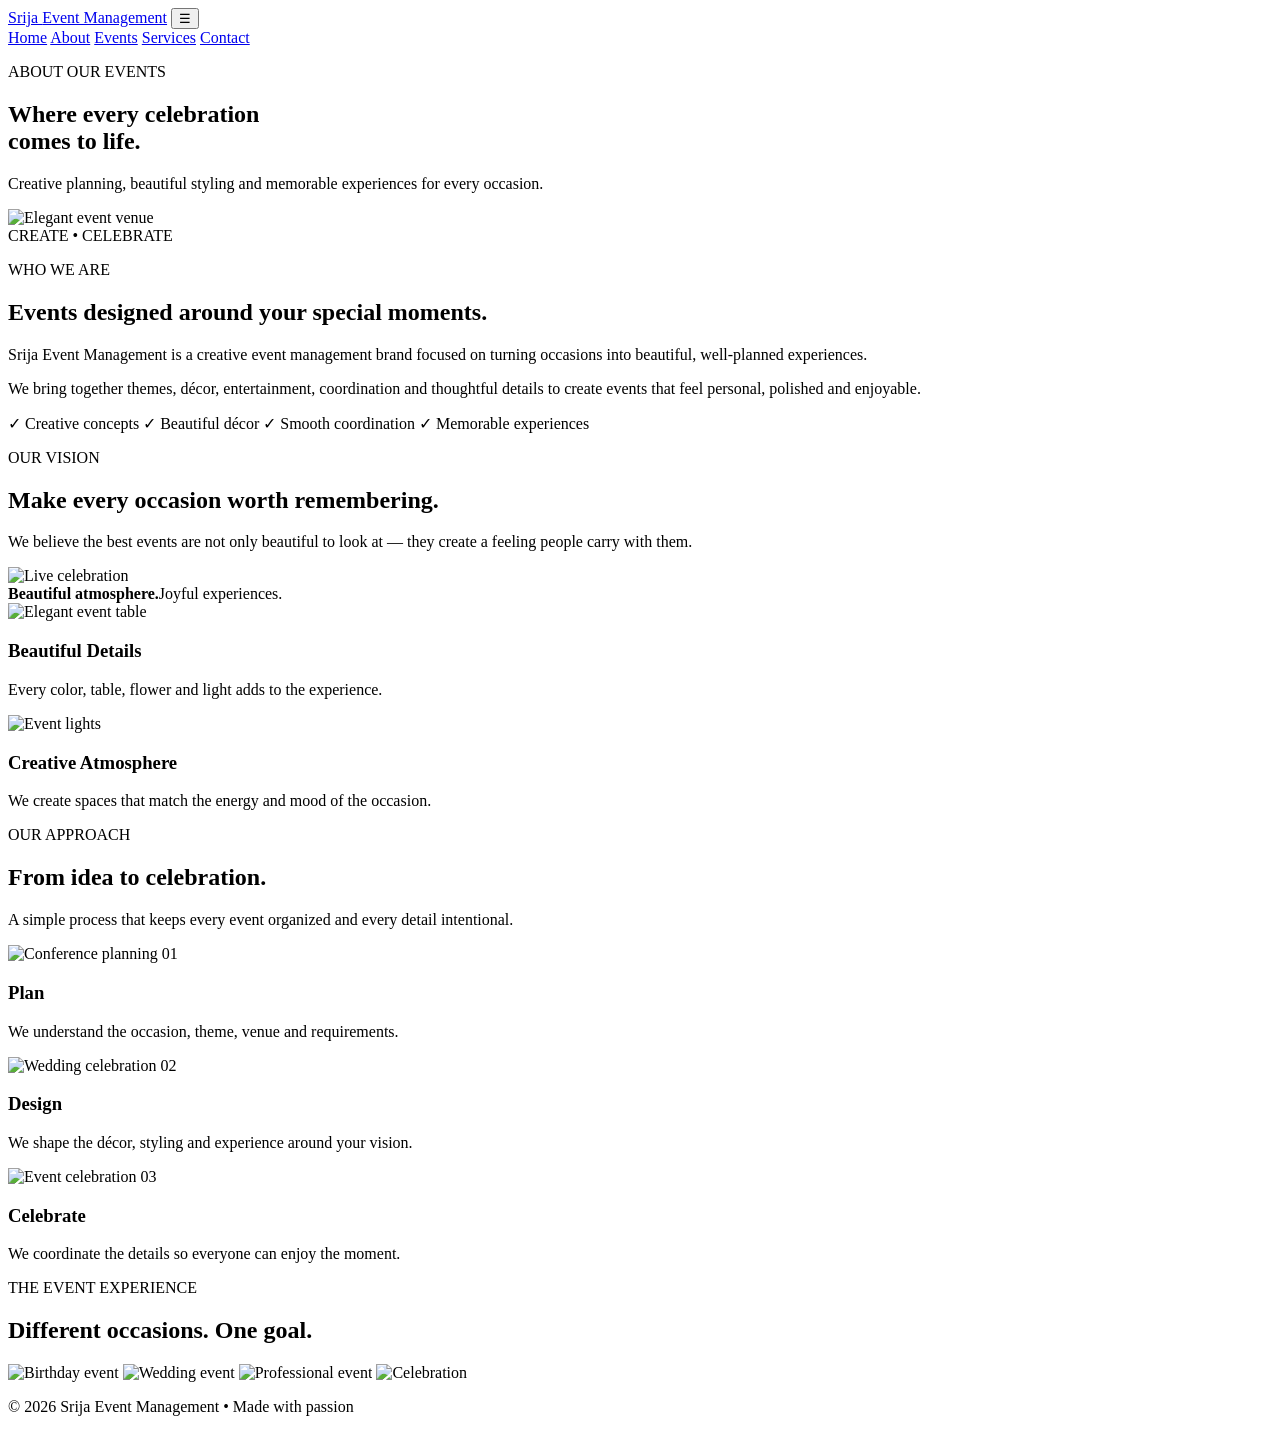
==== about.html @ a97fdd38 "Add files via upload" ====
<!DOCTYPE html>
<html lang="en">
<head>
<meta charset="UTF-8">
<meta name="viewport" content="width=device-width, initial-scale=1.0">
<title>Srija Event Management | About</title>
<link rel="stylesheet" href="css/style.css">
</head>
<body>

<header class="navbar">
  <a class="logo" href="index.html">Srija <span>Event Management</span></a>
  <button class="menu-btn" onclick="toggleMenu()">☰</button>
  <nav id="navMenu">
    <a href="index.html">Home</a>
    <a class="active" href="about.html">About</a>
    <a href="events.html">Events</a>
    <a href="services.html">Services</a>
    <a href="contact.html">Contact</a>
  </nav>
</header>

<section class="page-banner about-banner">
  <p class="section-label">ABOUT OUR EVENTS</p>
  <h1>Where every celebration<br><span>comes to life.</span></h1>
  <p>Creative planning, beautiful styling and memorable experiences for every occasion.</p>
</section>

<!-- WHO WE ARE -->
<section class="about-feature">
  <div class="about-feature-image">
    <img src="https://images.unsplash.com/photo-1519167758481-83f550bb49b3?auto=format&fit=crop&w=1200&q=90" alt="Elegant event venue">
    <div class="image-badge">CREATE • CELEBRATE</div>
  </div>
  <div class="about-feature-text">
    <p class="section-label">WHO WE ARE</p>
    <h2>Events designed around your special moments.</h2>
    <p>Srija Event Management is a creative event management brand focused on turning occasions into beautiful, well-planned experiences.</p>
    <p>We bring together themes, décor, entertainment, coordination and thoughtful details to create events that feel personal, polished and enjoyable.</p>
    <div class="small-points">
      <span>✓ Creative concepts</span>
      <span>✓ Beautiful décor</span>
      <span>✓ Smooth coordination</span>
      <span>✓ Memorable experiences</span>
    </div>
  </div>
</section>

<!-- OUR VISION -->
<section class="vision-section">
  <div class="center-heading">
    <p class="section-label">OUR VISION</p>
    <h2>Make every occasion worth remembering.</h2>
    <p>We believe the best events are not only beautiful to look at — they create a feeling people carry with them.</p>
  </div>

  <div class="vision-layout">
    <div class="vision-main-photo">
      <img src="https://images.unsplash.com/photo-1492684223066-81342ee5ff30?auto=format&fit=crop&w=1400&q=90" alt="Live celebration">
      <div class="vision-photo-caption"><b>Beautiful atmosphere.</b><span>Joyful experiences.</span></div>
    </div>
    <div class="vision-side">
      <div class="vision-item">
        <img src="https://images.unsplash.com/photo-1464366400600-7168b8af9bc3?auto=format&fit=crop&w=700&q=90" alt="Elegant event table">
        <div><h3>Beautiful Details</h3><p>Every color, table, flower and light adds to the experience.</p></div>
      </div>
      <div class="vision-item">
        <img src="https://images.unsplash.com/photo-1507504031003-b417219a0fde?auto=format&fit=crop&w=700&q=90" alt="Event lights">
        <div><h3>Creative Atmosphere</h3><p>We create spaces that match the energy and mood of the occasion.</p></div>
      </div>
    </div>
  </div>
</section>

<!-- OUR APPROACH -->
<section class="approach-clean">
  <div class="center-heading">
    <p class="section-label">OUR APPROACH</p>
    <h2>From idea to celebration.</h2>
    <p>A simple process that keeps every event organized and every detail intentional.</p>
  </div>

  <div class="approach-photo-row">
    <div class="approach-photo-card">
      <img src="https://images.unsplash.com/photo-1540575467063-178a50c2df87?auto=format&fit=crop&w=1000&q=90" alt="Conference planning">
      <span>01</span><h3>Plan</h3><p>We understand the occasion, theme, venue and requirements.</p>
    </div>
    <div class="approach-photo-card">
      <img src="https://images.unsplash.com/photo-1519741497674-611481863552?auto=format&fit=crop&w=1000&q=90" alt="Wedding celebration">
      <span>02</span><h3>Design</h3><p>We shape the décor, styling and experience around your vision.</p>
    </div>
    <div class="approach-photo-card">
      <img src="https://images.unsplash.com/photo-1511578314322-379afb476865?auto=format&fit=crop&w=1000&q=90" alt="Event celebration">
      <span>03</span><h3>Celebrate</h3><p>We coordinate the details so everyone can enjoy the moment.</p>
    </div>
  </div>
</section>

<section class="about-bottom-gallery">
  <div class="center-heading">
    <p class="section-label">THE EVENT EXPERIENCE</p>
    <h2>Different occasions. One goal.</h2>
  </div>
  <div class="about-bottom-grid">
    <img src="https://images.unsplash.com/photo-1530103862676-de8c9debad1d?auto=format&fit=crop&w=900&q=90" alt="Birthday event">
    <img src="https://images.unsplash.com/photo-1519741497674-611481863552?auto=format&fit=crop&w=900&q=90" alt="Wedding event">
    <img src="https://images.unsplash.com/photo-1505373877841-8d25f7d46678?auto=format&fit=crop&w=900&q=90" alt="Professional event">
    <img src="https://images.unsplash.com/photo-1522673607200-164d1b6ce486?auto=format&fit=crop&w=900&q=90" alt="Celebration">
  </div>
</section>

<footer><p>© 2026 Srija Event Management • Made with passion</p></footer>
<script src="js/script.js"></script>
</body>
</html>
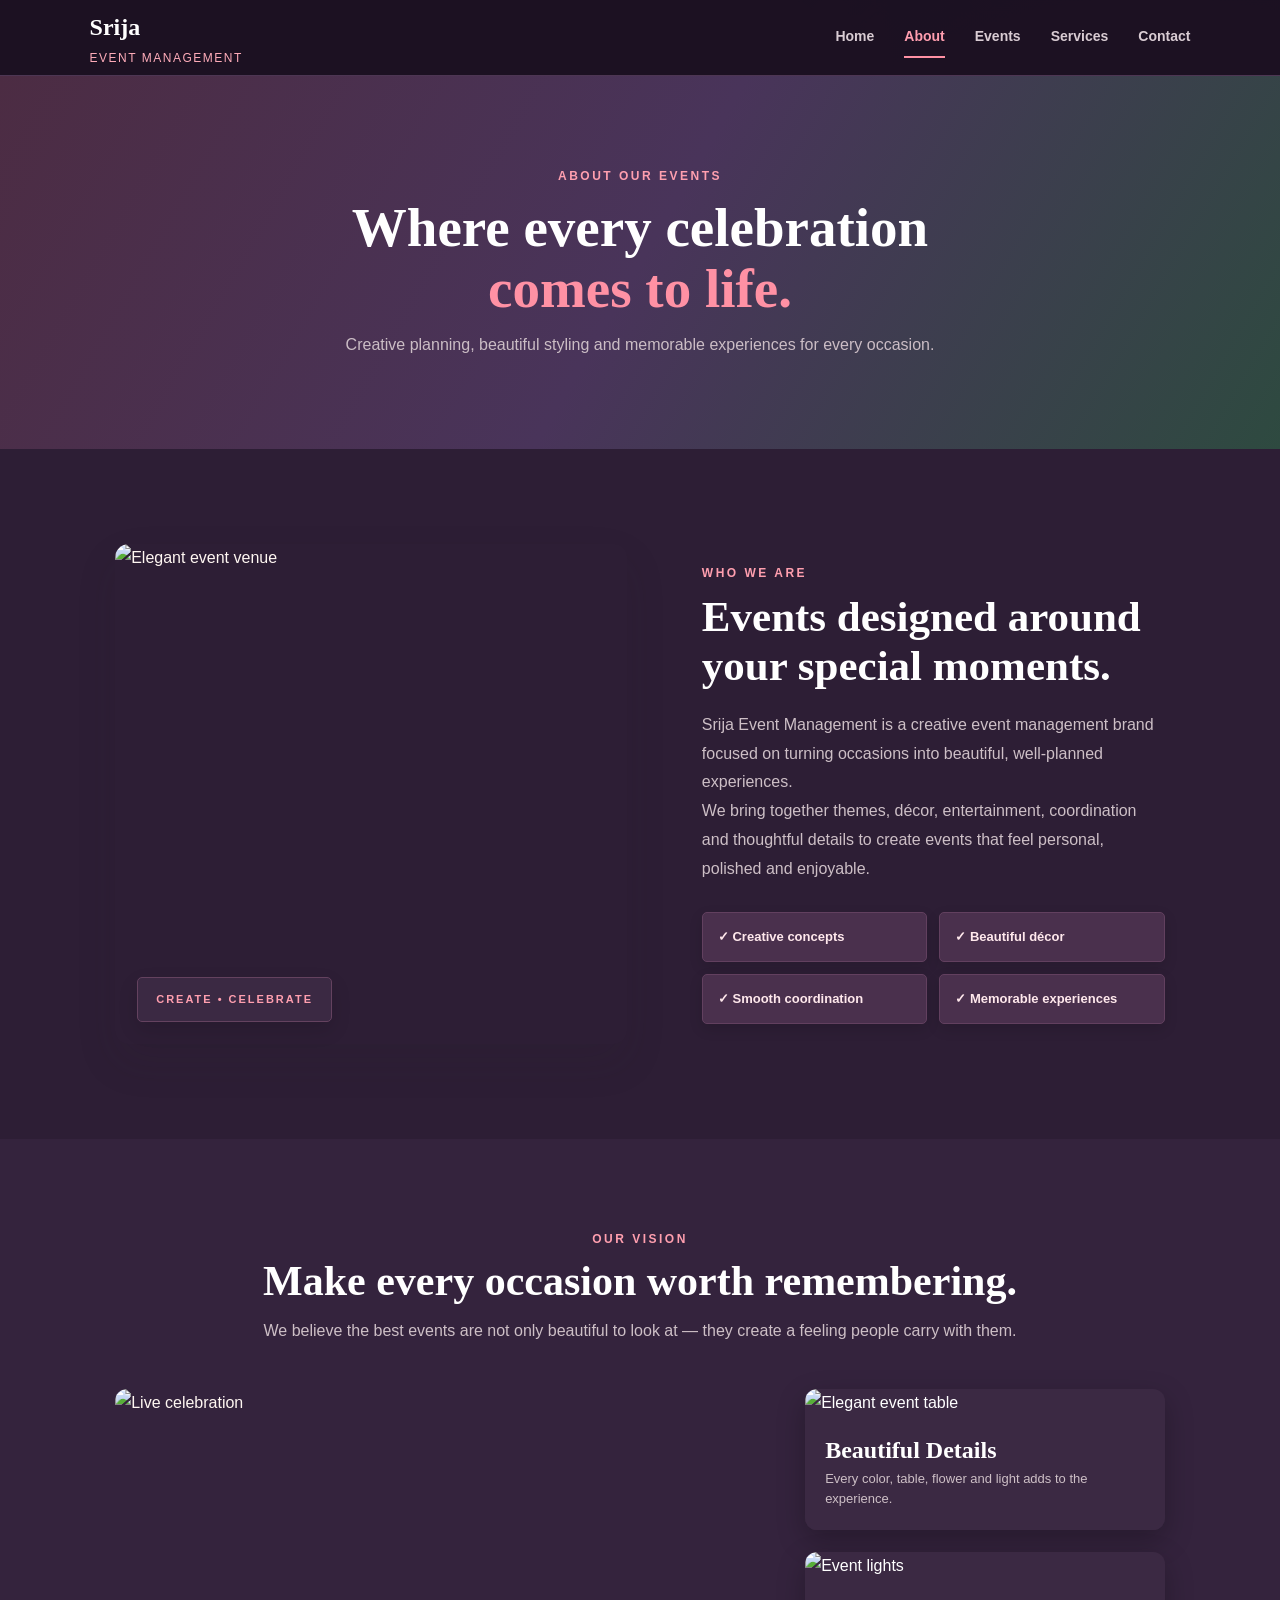
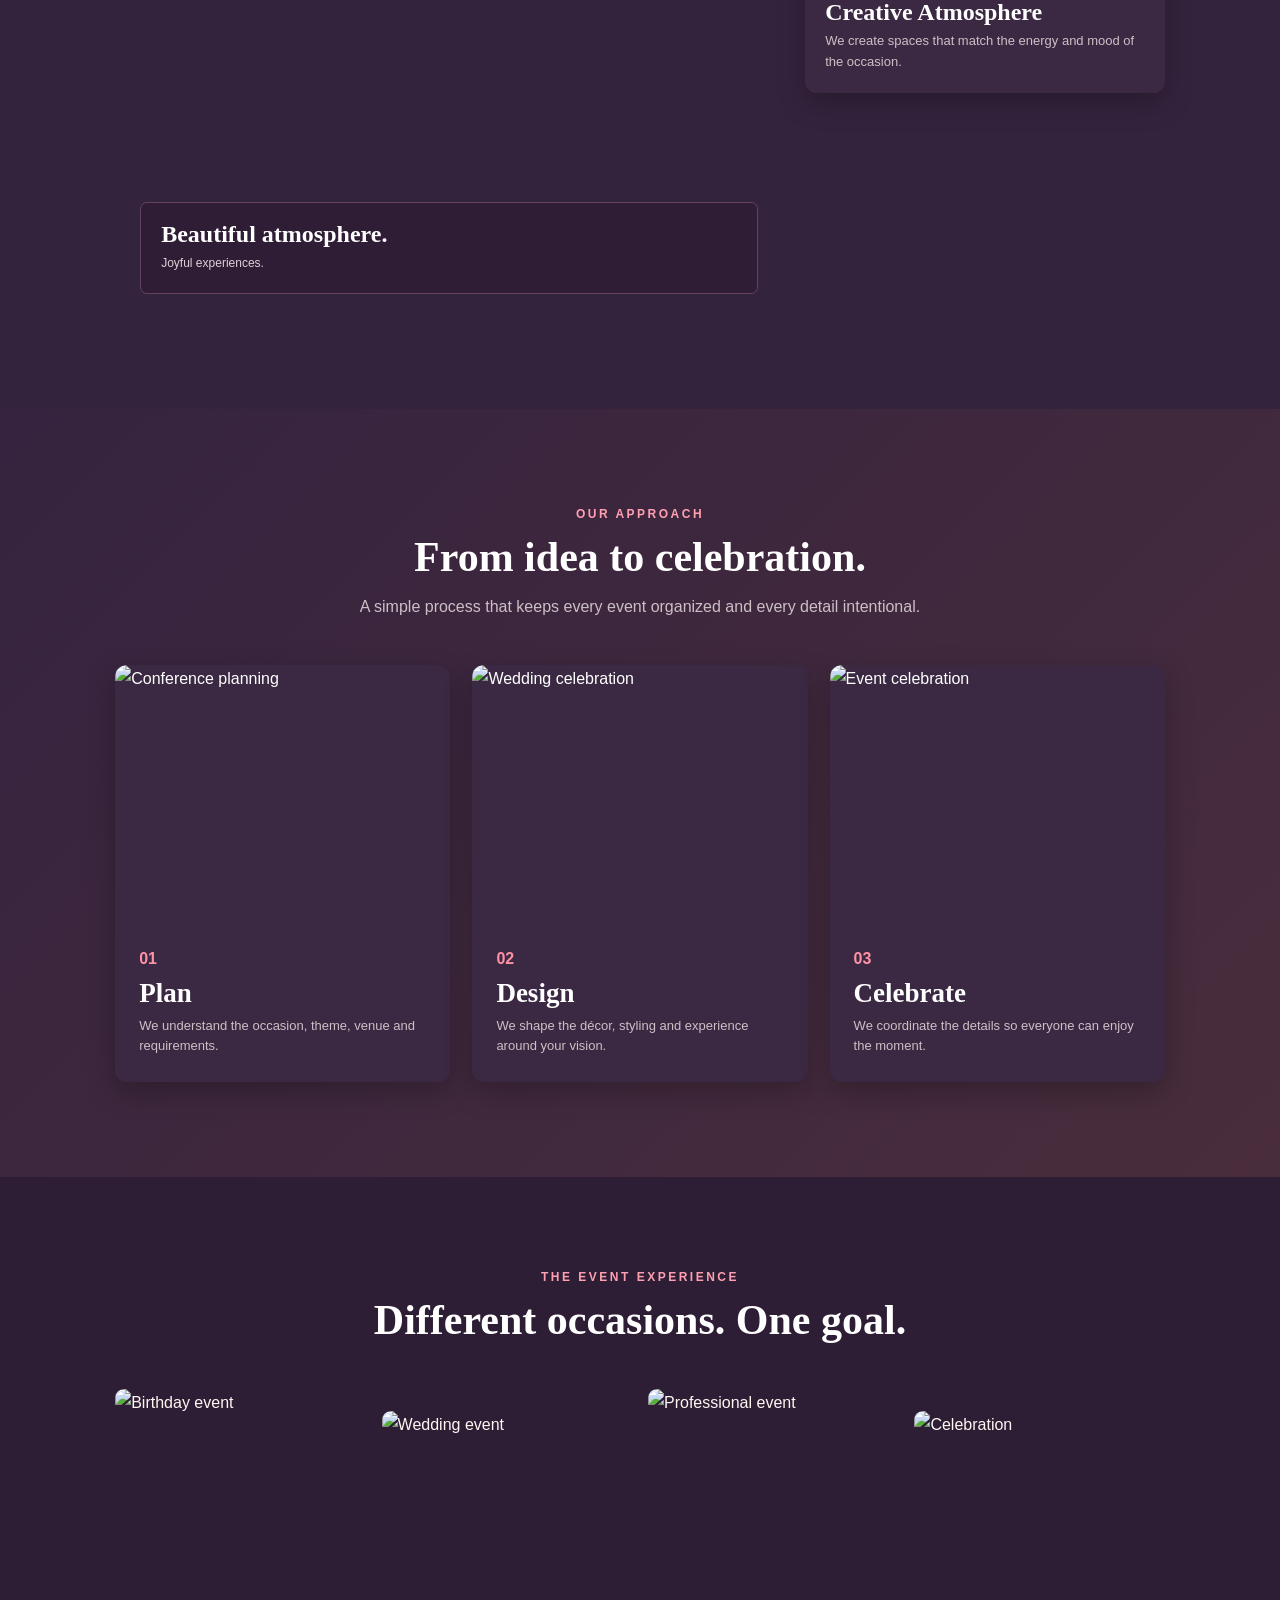
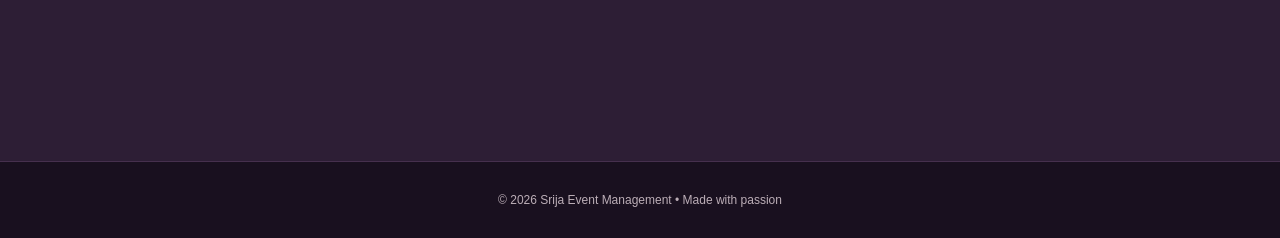
==== commit 025802b9: "Update about.html" ====
--- a/about.html
+++ b/about.html
@@ -4,7 +4,7 @@
 <meta charset="UTF-8">
 <meta name="viewport" content="width=device-width, initial-scale=1.0">
 <title>Srija Event Management | About</title>
-<link rel="stylesheet" href="css/style.css">
+<link rel="stylesheet" href="style.css">
 </head>
 <body>
 
--- a/style.css
+++ b/style.css
@@ -0,0 +1,382 @@
+@import url('https://fonts.googleapis.com/css2?family=DM+Sans:wght@400;500;600;700&family=Playfair+Display:wght@600;700&display=swap');
+:root{--ink:#24202a;--muted:#716b78;--cream:#fffaf6;--rose:#d86b82;--peach:#f6d7c8;--line:#eadfd9;--white:#fff}
+*{box-sizing:border-box;margin:0;padding:0}html{scroll-behavior:smooth}body{font-family:'DM Sans',sans-serif;color:var(--ink);background:var(--cream);line-height:1.7}a{text-decoration:none;color:inherit}
+.navbar{height:76px;padding:0 7%;display:flex;align-items:center;justify-content:space-between;background:rgba(255,250,246,.96);border-bottom:1px solid var(--line);position:sticky;top:0;z-index:10}.logo{font-family:'Playfair Display',serif;font-size:24px;font-weight:700}.logo span{font-family:'DM Sans',sans-serif;font-size:12px;font-weight:500;display:block;letter-spacing:1.5px;text-transform:uppercase;color:var(--rose)}nav{display:flex;gap:30px;font-size:14px;font-weight:600}nav a{padding:8px 0;border-bottom:2px solid transparent}nav a:hover,nav .active{color:var(--rose);border-color:var(--rose)}.menu-btn{display:none;border:0;background:none;font-size:25px}
+.hero{min-height:600px;padding:90px 9%;display:grid;grid-template-columns:1.2fr .8fr;align-items:center;gap:70px;background:radial-gradient(circle at 85% 35%,#f8dcd2 0,transparent 27%),var(--cream)}.tagline,.section-label{font-size:12px;letter-spacing:2.5px;color:var(--rose);font-weight:700}.hero h1{font:700 clamp(44px,6vw,76px)/1.08 'Playfair Display',serif;max-width:780px;margin:15px 0 22px}.hero h1 span{color:var(--rose)}.hero-text>p:not(.tagline){max-width:650px;color:var(--muted);font-size:17px}.buttons{display:flex;gap:14px;margin-top:30px}.btn{display:inline-block;background:var(--ink);color:white;border:0;padding:13px 24px;border-radius:3px;font:600 14px 'DM Sans';cursor:pointer}.btn:hover{transform:translateY(-2px)}.btn.outline{background:transparent;color:var(--ink);border:1px solid var(--ink)}
+.hero-card{height:390px;max-width:340px;width:100%;margin:auto;border:1px solid #e7cfc6;background:linear-gradient(145deg,#f9e4dc,#f3cfc4);display:flex;flex-direction:column;justify-content:center;align-items:center;text-align:center;box-shadow:18px 18px 0 rgba(216,107,130,.13)}.hero-card .sparkle{font-size:42px;color:var(--rose)}.hero-card h3{font:700 40px 'Playfair Display',serif}.hero-card p{color:#6c5260}.hero-card strong{font-size:13px}.mini-line{width:50px;border-top:1px solid var(--rose);margin:18px}
+.section{padding:80px 9%;max-width:1250px;margin:auto}.section h2{font:700 40px 'Playfair Display',serif;margin:8px 0 35px}.cards{display:grid;grid-template-columns:repeat(3,1fr);gap:22px}.card{background:white;border:1px solid var(--line);padding:30px;transition:.25s}.card:hover{transform:translateY(-5px);box-shadow:0 15px 30px rgba(50,30,40,.07)}.icon{font-size:27px;color:var(--rose);margin-bottom:12px}.card h3{font:600 23px 'Playfair Display',serif;margin-bottom:7px}.card p,.service p,.event-card p{color:var(--muted);font-size:14px}
+footer{text-align:center;padding:28px;border-top:1px solid var(--line);color:var(--muted);font-size:12px}
+.page-banner{text-align:center;padding:85px 7%;background:#f5dfd6}.page-banner h1{font:700 clamp(40px,5vw,62px)/1.15 'Playfair Display',serif;margin:8px 0}.page-banner p:last-child{color:var(--muted)}
+.about-grid{display:grid;grid-template-columns:.8fr 1.2fr;gap:70px;align-items:center}.photo-placeholder{height:430px;background:linear-gradient(145deg,#f3ddd5,#ead0c7);border:2px dashed #c9898b;display:flex;flex-direction:column;justify-content:center;align-items:center;text-align:center}.photo-placeholder .camera{font-size:55px}.photo-placeholder h3{font-size:17px;letter-spacing:2px}.photo-placeholder p{font-size:12px;color:var(--muted);max-width:220px}.about-grid h2{margin-bottom:15px}.about-grid p:not(.section-label){color:var(--muted);margin-bottom:15px}.profile-badge{display:flex;gap:15px;align-items:center;margin-top:25px}.profile-badge strong{font:700 25px 'Playfair Display',serif}.profile-badge span{font-size:12px;color:var(--rose);text-transform:uppercase;letter-spacing:1px}.soft{max-width:none;background:#fff}.soft>.section-label,.soft>h2,.soft>.cards{max-width:1060px;margin-left:auto;margin-right:auto}
+.event-grid{display:grid;grid-template-columns:repeat(2,1fr);gap:25px}.event-card{background:white;border:1px solid var(--line);display:grid;grid-template-columns:160px 1fr;min-height:190px}.event-art{display:flex;align-items:center;justify-content:center;font-size:55px;background:#f3ded6}.event-card>div:last-child{padding:25px}.event-card span{color:var(--rose);font-size:12px;font-weight:700}.event-card h3{font:600 24px 'Playfair Display',serif;margin:5px 0}
+.service-list{border-top:1px solid var(--line)}.service{display:grid;grid-template-columns:100px 1fr;gap:20px;padding:28px 0;border-bottom:1px solid var(--line)}.service>span{color:var(--rose);font-weight:700}.service h3{font:600 27px 'Playfair Display',serif}
+.contact-grid{display:grid;grid-template-columns:.9fr 1.1fr;gap:80px}.contact-item{padding:18px 0;border-bottom:1px solid var(--line)}.contact-item strong{font-size:14px}.contact-item p{color:var(--muted)}form{background:white;border:1px solid var(--line);padding:35px;display:grid;gap:17px}label{font-size:13px;font-weight:600}input,select,textarea{display:block;width:100%;margin-top:6px;padding:12px;border:1px solid #ddd0cb;background:#fffaf8;font:14px 'DM Sans';outline:none}input:focus,select:focus,textarea:focus{border-color:var(--rose)}textarea{min-height:110px;resize:vertical}#formMessage{font-size:13px;color:var(--rose)}
+@media(max-width:800px){.navbar{padding:0 5%}nav{display:none;position:absolute;top:76px;left:0;right:0;background:var(--cream);padding:15px 7%;flex-direction:column;gap:10px;border-bottom:1px solid var(--line)}nav.show{display:flex}.menu-btn{display:block}.hero{grid-template-columns:1fr;padding:65px 7%;gap:40px}.hero-card{height:300px}.cards,.event-grid,.about-grid,.contact-grid{grid-template-columns:1fr}.section{padding:60px 7%}.page-banner{padding:65px 6%}.event-card{grid-template-columns:110px 1fr}.event-art{font-size:40px}.service{grid-template-columns:55px 1fr}}
+
+.event-card{overflow:hidden}
+.event-card img{width:100%;height:190px;object-fit:cover;display:block}
+.event-card{grid-template-columns:190px 1fr}
+.visual-gallery,.gallery-strip{padding:75px 9%;background:#fff}
+.gallery-heading,.gallery-title{max-width:1250px;margin:0 auto 28px}
+.gallery-heading h2,.gallery-title h2{font:700 38px 'Playfair Display',serif;margin-top:6px}
+.gallery{max-width:1250px;margin:auto;display:grid;grid-template-columns:repeat(3,1fr);gap:18px}
+.gallery img{width:100%;height:280px;object-fit:cover;display:block}
+.profile-section{max-width:1100px;margin:0 auto;padding:85px 7%;display:grid;grid-template-columns:.85fr 1.15fr;gap:65px;align-items:center}
+.profile-photo-empty{height:430px;border:2px dashed #c9898b;background:linear-gradient(145deg,#f3ddd5,#ead0c7);display:flex;flex-direction:column;align-items:center;justify-content:center;text-align:center;box-shadow:14px 14px 0 rgba(216,107,130,.12)}
+.profile-photo-empty .camera{font-size:58px;margin-bottom:10px}
+.profile-photo-empty h3{letter-spacing:2px;font-size:17px}
+.profile-photo-empty p{font-size:12px;color:var(--muted)}
+.profile-copy h2{font:700 45px 'Playfair Display',serif;margin:7px 0 15px}
+.profile-copy>p:not(.section-label){color:var(--muted);max-width:520px}
+.service-visual-grid{display:grid;grid-template-columns:repeat(3,1fr);gap:22px;margin-bottom:55px}
+.service-visual{background:#fff;border:1px solid var(--line);padding-bottom:22px}
+.service-visual img{width:100%;height:210px;object-fit:cover;display:block;margin-bottom:18px}
+.service-visual h3,.service-visual p{margin-left:20px;margin-right:20px}
+.service-visual h3{font:600 23px 'Playfair Display',serif}
+.service-visual p{color:var(--muted);font-size:14px;margin-top:5px}
+@media(max-width:800px){
+  .event-card{grid-template-columns:1fr}
+  .event-card img{height:210px}
+  .gallery,.service-visual-grid{grid-template-columns:1fr}
+  .gallery img{height:240px}
+  .profile-section{grid-template-columns:1fr;padding:60px 7%}
+  .profile-photo-empty{height:350px}
+}
+
+.about-intro{display:grid;grid-template-columns:1.25fr .75fr;gap:70px;align-items:center}
+.about-intro h2{max-width:700px;margin-bottom:18px}
+.about-intro>div:first-child>p:not(.section-label){color:var(--muted);max-width:680px;margin-bottom:15px}
+.about-highlight{background:linear-gradient(145deg,#f7e3db,#efd0c7);padding:42px;text-align:center;box-shadow:15px 15px 0 rgba(216,107,130,.12)}
+.about-highlight>span{font-size:38px;color:var(--rose)}
+.about-highlight h3{font:700 22px 'Playfair Display',serif;letter-spacing:2px;margin-top:10px}
+.about-highlight p{font-size:13px;color:#6d5960}
+.about-highlight hr{width:45px;margin:14px auto;border:0;border-top:1px solid #c98b8d}
+.steps{border-top:1px solid var(--line)}
+.step{display:grid;grid-template-columns:90px 1fr;gap:25px;padding:25px 0;border-bottom:1px solid var(--line)}
+.step>span{color:var(--rose);font-weight:700}
+.step h3{font:600 25px 'Playfair Display',serif;margin-bottom:4px}
+.step p{color:var(--muted);font-size:14px}
+.about-event-banner{padding:65px 9%;background:#f5dfd6;display:flex;align-items:center;justify-content:space-between;gap:30px}
+.about-event-banner h2{font:700 37px 'Playfair Display',serif;max-width:700px;margin-top:5px}
+@media(max-width:800px){
+  .about-intro{grid-template-columns:1fr;gap:40px}
+  .about-event-banner{flex-direction:column;align-items:flex-start}
+  .step{grid-template-columns:55px 1fr}
+}
+
+:root{--ink:#27212b;--muted:#706a78;--cream:#fffaf6;--rose:#d95f7b;--peach:#f8d5c7;--lav:#e8dcf7;--yellow:#f9e8a9;--mint:#d9eee2;--line:#eadfd9;--white:#fff}
+body{background:linear-gradient(180deg,#fffaf6 0%,#fff8f4 45%,#fffdfb 100%)}
+.hero{background:radial-gradient(circle at 82% 22%,#f9d6c9 0,transparent 24%),radial-gradient(circle at 8% 85%,#e7dcf6 0,transparent 23%),var(--cream)}
+.color-strip{display:grid;grid-template-columns:repeat(5,1fr);padding:18px 7%;background:linear-gradient(90deg,#f8d5c7,#eee1fa,#dff0e6,#fff0b9,#f8d5c7);text-align:center;font-size:13px;font-weight:700}
+.color-strip div{padding:10px;border-right:1px solid rgba(80,50,60,.1)}
+.color-strip div:last-child{border:0}
+.visual-gallery,.gallery-strip{background:#fff}
+.gallery{grid-template-columns:repeat(4,1fr)}
+.gallery img{height:250px;border-radius:8px;box-shadow:0 8px 20px rgba(50,30,40,.08)}
+.gallery img:nth-child(2){margin-top:22px}
+.gallery img:nth-child(4){margin-top:22px}
+.card:nth-child(1){background:#fff1ec}
+.card:nth-child(2){background:#f3edfb}
+.card:nth-child(3){background:#edf8f1}
+.card{border:0;border-radius:10px}
+.stats{display:grid;grid-template-columns:repeat(4,1fr);padding:55px 9%;background:linear-gradient(90deg,#e8dcf7,#f9d7ca,#dff0e6,#fff0b8);text-align:center}
+.stats div{display:flex;flex-direction:column;border-right:1px solid rgba(60,40,50,.12)}
+.stats div:last-child{border:0}
+.stats strong{font:700 38px 'Playfair Display',serif}
+.stats span{font-size:12px;text-transform:uppercase;letter-spacing:1.5px;color:#635b68}
+.promise-grid{display:grid;grid-template-columns:repeat(4,1fr);gap:18px}
+.promise-grid>div{padding:28px;background:#fff;border:1px solid var(--line);border-radius:8px}
+.promise-grid span{color:var(--rose);font-weight:700}
+.promise-grid h3{font:600 24px 'Playfair Display',serif;margin:8px 0}
+.promise-grid p{color:var(--muted);font-size:14px}
+.cta-banner{padding:65px 9%;display:flex;align-items:center;justify-content:space-between;gap:30px;background:linear-gradient(110deg,#f5d5c8,#e9ddf7)}
+.cta-banner h2{font:700 38px 'Playfair Display',serif;max-width:720px;margin-top:5px}
+.page-banner{background:linear-gradient(120deg,#f6d9ce,#e8ddf7,#dff0e5)}
+.event-card{background:#fff;border:0;border-radius:10px;box-shadow:0 10px 25px rgba(50,30,40,.07)}
+.event-card:nth-child(2n){transform:translateY(18px)}
+.event-card img{height:210px}
+.event-card>div:last-child{padding:25px}
+.mood-grid{display:grid;grid-template-columns:repeat(4,1fr);gap:18px}
+.mood-grid>div{padding:30px;text-align:center;border-radius:10px;font-size:30px}
+.mood-grid>div:nth-child(1){background:#ffece7}.mood-grid>div:nth-child(2){background:#fff2bc}.mood-grid>div:nth-child(3){background:#e5f2e9}.mood-grid>div:nth-child(4){background:#eee5fa}
+.mood-grid b,.mood-grid span{display:block}.mood-grid b{font:600 22px 'Playfair Display',serif}.mood-grid span{font-size:12px;color:var(--muted)}
+.service-visual-grid{grid-template-columns:repeat(3,1fr)}
+.service-visual{border:0;border-radius:10px;overflow:hidden;box-shadow:0 10px 25px rgba(50,30,40,.07)}
+.service-visual:nth-child(1){background:#fff0ea}.service-visual:nth-child(2){background:#f0eafb}.service-visual:nth-child(3){background:#eaf6ef}.service-visual:nth-child(4){background:#fff5ca}.service-visual:nth-child(5){background:#e9f1fb}.service-visual:nth-child(6){background:#f9e6ee}
+.service-visual img{height:220px}
+.profile-section{background:linear-gradient(135deg,#fff4ef,#f1e8fb)}
+.profile-photo-empty{background:linear-gradient(145deg,#f5ddd5,#e7d9f5);border-color:#c9899d}
+.contact-gallery{max-width:none;background:#fff}
+.contact-gallery .gallery{grid-template-columns:repeat(3,1fr)}
+@media(max-width:800px){
+ .color-strip{grid-template-columns:repeat(2,1fr);gap:4px}
+ .color-strip div{border:0}
+ .gallery,.promise-grid,.mood-grid,.stats,.service-visual-grid,.contact-gallery .gallery{grid-template-columns:1fr}
+ .gallery img,.gallery img:nth-child(2),.gallery img:nth-child(4){margin-top:0;height:260px}
+ .stats{gap:20px}.stats div{border:0;border-bottom:1px solid rgba(60,40,50,.12);padding-bottom:15px}
+ .event-card:nth-child(2n){transform:none}
+ .cta-banner{flex-direction:column;align-items:flex-start}
+}
+
+.wide-photo-banner{display:grid;grid-template-columns:.8fr 1.2fr;min-height:430px;background:linear-gradient(110deg,#f6d9ce,#e9ddf7);align-items:stretch}
+.wide-photo-banner img{width:100%;height:430px;object-fit:cover}
+.wide-photo-text{padding:70px 9%;display:flex;flex-direction:column;justify-content:center}
+.wide-photo-text h2,.service-photo-banner h2{font:700 40px/1.15 'Playfair Display',serif;margin:8px 0 15px}
+.wide-photo-text p:last-child,.service-photo-banner p:last-child{color:var(--muted);max-width:520px}
+.photo-wall{display:grid;grid-template-columns:repeat(3,1fr);gap:16px}
+.photo-wall img{width:100%;height:250px;object-fit:cover;border-radius:10px;box-shadow:0 8px 20px rgba(50,30,40,.08)}
+.photo-wall img:nth-child(2),.photo-wall img:nth-child(5){transform:translateY(20px)}
+.service-photo-banner{display:grid;grid-template-columns:1.1fr .9fr;align-items:center;background:linear-gradient(110deg,#e9f4ec,#f8dfd7)}
+.service-photo-banner img{width:100%;height:420px;object-fit:cover}
+.service-photo-banner>div{padding:55px 9%}
+.service-mini-gallery{background:#fff}
+.service-mini-gallery .gallery{grid-template-columns:repeat(4,1fr)}
+.service-mini-gallery .gallery img{height:250px}
+@media(max-width:800px){
+ .wide-photo-banner,.service-photo-banner{grid-template-columns:1fr}
+ .wide-photo-banner img,.service-photo-banner img{height:300px}
+ .wide-photo-text,.service-photo-banner>div{padding:50px 7%}
+ .photo-wall,.service-mini-gallery .gallery{grid-template-columns:1fr}
+ .photo-wall img:nth-child(2),.photo-wall img:nth-child(5){transform:none}
+}
+
+.hero-photo-card{position:relative;overflow:hidden;padding:0!important;border:0!important;background:#f3d6cd!important}
+.hero-photo-card img{width:100%;height:100%;object-fit:cover;display:block}
+.hero-photo-overlay{position:absolute;inset:auto 0 0 0;padding:38px 28px 28px;color:#fff;background:linear-gradient(transparent,rgba(35,25,35,.82));text-align:left}
+.hero-photo-overlay span{font-size:28px;color:#ffd6df}
+.hero-photo-overlay h3{font:700 30px 'Playfair Display',serif;margin:2px 0}
+.hero-photo-overlay p{font-size:13px}
+@media(max-width:800px){.hero-photo-card{height:300px!important}}
+
+.about-photo-gallery{padding:85px 9%;background:linear-gradient(135deg,#fff8f4,#f1e8fb,#edf8f1)}
+.photo-gallery-heading{max-width:1250px;margin:0 auto 35px}
+.photo-gallery-heading h2{font:700 40px/1.15 'Playfair Display',serif;margin:7px 0 10px}
+.photo-gallery-heading>p:last-child{color:var(--muted);max-width:650px}
+.about-photo-grid{max-width:1250px;margin:auto;display:grid;grid-template-columns:repeat(4,1fr);gap:18px}
+.about-photo-grid img{width:100%;height:250px;object-fit:cover;border-radius:10px;display:block;box-shadow:0 10px 24px rgba(50,30,40,.09);transition:.3s}
+.about-photo-grid img:hover{transform:translateY(-6px) scale(1.015);box-shadow:0 16px 30px rgba(50,30,40,.14)}
+.about-photo-grid img:nth-child(2),
+.about-photo-grid img:nth-child(5),
+.about-photo-grid img:nth-child(8){margin-top:24px}
+@media(max-width:1000px){.about-photo-grid{grid-template-columns:repeat(2,1fr)}}
+@media(max-width:800px){.about-photo-gallery{padding:60px 7%}.about-photo-grid{grid-template-columns:1fr}.about-photo-grid img:nth-child(2),.about-photo-grid img:nth-child(5),.about-photo-grid img:nth-child(8){margin-top:0}}
+
+.about-section-photo{margin-top:25px;max-width:620px}
+.about-section-photo img{width:100%;height:260px;object-fit:cover;border-radius:12px;box-shadow:0 12px 28px rgba(50,30,40,.10)}
+.vision-photo-cards .card{overflow:hidden;padding-top:0}
+.vision-photo-cards .card>img{width:100%;height:210px;object-fit:cover;display:block;margin-bottom:20px}
+.vision-photo-cards .card .icon,.vision-photo-cards .card h3,.vision-photo-cards .card p{margin-left:24px;margin-right:24px}
+.vision-photo-cards .card p{padding-bottom:24px}
+.approach-heading{display:grid;grid-template-columns:1fr .75fr;gap:55px;align-items:center;margin-bottom:35px}
+.approach-heading img{width:100%;height:280px;object-fit:cover;border-radius:12px;box-shadow:0 12px 28px rgba(50,30,40,.10)}
+.event-grid{grid-template-columns:repeat(3,1fr)}
+.event-card:nth-child(3n+2){transform:translateY(12px)}
+@media(max-width:800px){
+ .approach-heading{grid-template-columns:1fr;gap:25px}
+ .approach-heading img{height:250px}
+ .event-grid{grid-template-columns:1fr}
+ .event-card:nth-child(3n+2){transform:none}
+}
+
+/* Clean About page redesign */
+.about-banner{text-align:center;padding:90px 9%;background:linear-gradient(120deg,#f8dfd6,#eee4fa,#e4f1e8)}
+.about-banner h1{font:700 55px/1.1 'Playfair Display',serif;margin:12px auto;max-width:900px}
+.about-banner h1 span{color:var(--rose)}
+.about-banner>p:last-child{color:var(--muted);max-width:650px;margin:0 auto}
+.about-feature{display:grid;grid-template-columns:1.05fr .95fr;gap:75px;align-items:center;padding:95px 9%;background:#fff}
+.about-feature-image{position:relative}
+.about-feature-image img{width:100%;height:500px;object-fit:cover;border-radius:14px;display:block;box-shadow:0 18px 40px rgba(45,30,40,.12)}
+.image-badge{position:absolute;left:22px;bottom:22px;background:#fff;padding:12px 18px;border-radius:5px;font-size:11px;font-weight:700;letter-spacing:2px;color:var(--rose);box-shadow:0 8px 20px rgba(0,0,0,.12)}
+.about-feature-text h2{font:700 43px/1.15 'Playfair Display',serif;margin:8px 0 20px}
+.about-feature-text>p:not(.section-label){color:var(--muted);line-height:1.8;max-width:620px}
+.small-points{display:grid;grid-template-columns:1fr 1fr;gap:12px;margin-top:28px}
+.small-points span{font-size:13px;font-weight:600;padding:13px 15px;background:#fff4ef;border-radius:5px}
+.vision-section{padding:90px 9%;background:#fbf8f5}
+.center-heading{text-align:center;max-width:800px;margin:0 auto 45px}
+.center-heading h2{font:700 42px/1.15 'Playfair Display',serif;margin:8px 0 12px}
+.center-heading>p:last-child{color:var(--muted);line-height:1.7}
+.vision-layout{max-width:1250px;margin:auto;display:grid;grid-template-columns:1.3fr .7fr;gap:22px}
+.vision-main-photo{position:relative;min-height:530px}
+.vision-main-photo img{width:100%;height:530px;object-fit:cover;border-radius:12px}
+.vision-photo-caption{position:absolute;left:25px;right:25px;bottom:25px;background:rgba(255,255,255,.94);padding:18px 20px;border-radius:7px}
+.vision-photo-caption b{display:block;font:600 24px 'Playfair Display',serif}
+.vision-photo-caption span{font-size:12px;color:var(--muted)}
+.vision-side{display:flex;flex-direction:column;gap:22px}
+.vision-item{background:#fff;border-radius:12px;overflow:hidden;box-shadow:0 8px 25px rgba(50,30,40,.07)}
+.vision-item img{width:100%;height:220px;object-fit:cover}
+.vision-item div{padding:20px}
+.vision-item h3{font:600 24px 'Playfair Display',serif;margin-bottom:5px}
+.vision-item p{color:var(--muted);font-size:13px;line-height:1.6}
+.approach-clean{padding:95px 9%;background:linear-gradient(135deg,#f4e9fb,#fff3ed)}
+.approach-photo-row{max-width:1250px;margin:auto;display:grid;grid-template-columns:repeat(3,1fr);gap:22px}
+.approach-photo-card{background:#fff;padding-bottom:25px;border-radius:12px;overflow:hidden;box-shadow:0 10px 28px rgba(50,30,40,.08)}
+.approach-photo-card img{width:100%;height:260px;object-fit:cover;display:block}
+.approach-photo-card span{display:block;color:var(--rose);font-weight:700;margin:20px 24px 5px}
+.approach-photo-card h3{font:600 27px 'Playfair Display',serif;margin:0 24px 7px}
+.approach-photo-card p{color:var(--muted);font-size:13px;line-height:1.6;margin:0 24px}
+.about-bottom-gallery{padding:90px 9%;background:#fff}
+.about-bottom-grid{max-width:1250px;margin:auto;display:grid;grid-template-columns:repeat(4,1fr);gap:16px}
+.about-bottom-grid img{width:100%;height:260px;object-fit:cover;border-radius:9px}
+.about-bottom-grid img:nth-child(2),.about-bottom-grid img:nth-child(4){margin-top:22px}
+@media(max-width:900px){
+ .about-feature,.vision-layout{grid-template-columns:1fr}
+ .about-feature-image img,.vision-main-photo img{height:380px}
+ .approach-photo-row{grid-template-columns:1fr}
+ .about-bottom-grid{grid-template-columns:repeat(2,1fr)}
+}
+@media(max-width:600px){
+ .about-banner h1{font-size:40px}
+ .about-feature,.vision-section,.approach-clean,.about-bottom-gallery{padding-left:7%;padding-right:7%}
+ .about-feature-text h2,.center-heading h2{font-size:34px}
+ .small-points,.about-bottom-grid{grid-template-columns:1fr}
+ .about-bottom-grid img:nth-child(2),.about-bottom-grid img:nth-child(4){margin-top:0}
+}
+
+/* Events page - clean, balanced arrangement */
+.events-list-section{padding-top:80px;padding-bottom:85px}
+.events-heading{display:flex;justify-content:space-between;align-items:end;gap:50px;margin-bottom:40px}
+.events-heading h2{font:700 40px/1.15 'Playfair Display',serif;margin-top:7px}
+.events-heading>p{max-width:420px;color:var(--muted);font-size:14px;line-height:1.7;margin-bottom:3px}
+.events-list-section .event-grid{display:grid;grid-template-columns:repeat(4,minmax(0,1fr));gap:24px;align-items:stretch}
+.events-list-section .event-card{height:100%;display:flex;flex-direction:column;transform:none!important;transition:transform .25s,box-shadow .25s}
+.events-list-section .event-card:hover{transform:translateY(-7px)!important;box-shadow:0 18px 32px rgba(50,30,40,.13)}
+.events-list-section .event-card img{width:100%;height:210px;object-fit:cover;display:block}
+.events-list-section .event-card>div:last-child{flex:1;padding:20px 22px 24px}
+.events-list-section .event-card span{display:inline-block;font-size:11px;color:var(--rose);font-weight:800;letter-spacing:1px;margin-bottom:7px}
+.events-list-section .event-card h3{font:600 23px/1.2 'Playfair Display',serif;margin-bottom:7px}
+.events-list-section .event-card p{font-size:13px;line-height:1.6;color:var(--muted);margin:0}
+@media(max-width:1100px){
+ .events-list-section .event-grid{grid-template-columns:repeat(3,minmax(0,1fr))}
+}
+@media(max-width:800px){
+ .events-heading{display:block;margin-bottom:30px}
+ .events-heading>p{margin-top:15px}
+ .events-list-section .event-grid{grid-template-columns:repeat(2,minmax(0,1fr));gap:18px}
+ .events-list-section .event-card img{height:190px}
+}
+@media(max-width:560px){
+ .events-list-section .event-grid{grid-template-columns:1fr}
+ .events-list-section .event-card img{height:230px}
+}
+
+/* ===== SRIJA EVENT MANAGEMENT — NEW DARK PLUM THEME ===== */
+:root{
+  --ink:#fff7f2;
+  --muted:#cbbdc5;
+  --cream:#281a30;
+  --rose:#ff91a4;
+  --peach:#e58a72;
+  --lav:#9b7bb6;
+  --yellow:#e8bd70;
+  --mint:#6fa58f;
+  --line:#503a56;
+  --white:#382640;
+}
+html,body{background:#281a30!important;color:#fff7f2}
+body{
+  background:
+  radial-gradient(circle at 8% 8%,rgba(255,145,164,.12),transparent 25%),
+  radial-gradient(circle at 90% 15%,rgba(155,123,182,.14),transparent 28%),
+  linear-gradient(180deg,#281a30 0%,#302039 50%,#24172c 100%)!important;
+}
+.navbar{background:rgba(28,17,34,.96)!important;border-bottom:1px solid #4d3653!important}
+.logo{color:#fff!important}.logo span{color:#ffadba!important}
+.navbar nav a{color:#d9ccd3!important}.navbar nav a:hover,.navbar nav a.active{color:#ff9eaf!important}
+.hero{
+  background:
+  radial-gradient(circle at 80% 20%,rgba(255,145,164,.22),transparent 27%),
+  radial-gradient(circle at 10% 85%,rgba(155,123,182,.20),transparent 28%),
+  #2d1d35!important;
+}
+.hero-text h1,.hero-text h1 span{color:#fff!important}
+.hero-text>p:not(.tagline){color:#d5c7ce!important}
+.tagline,.section-label{color:#ff9faf!important}
+.hero-card{background:linear-gradient(145deg,#4b2f51,#34203e)!important;color:#fff!important;box-shadow:18px 18px 0 rgba(255,145,164,.10)!important}
+.color-strip{background:linear-gradient(90deg,#4c3154,#704258,#3d6257,#60456e,#7b4650)!important;color:#fff!important}
+.color-strip div{border-color:rgba(255,255,255,.13)!important}
+
+.section,.about-feature,.about-bottom-gallery,.contact-gallery,.service-mini-gallery{background:#2d1e35!important}
+.section.soft,.vision-section{background:#34233d!important}
+.section h2,.section h3,.about-feature-text h2,.center-heading h2,.vision-item h3,.approach-photo-card h3{color:#fff!important}
+
+.card,.vision-item,.approach-photo-card,.event-card,.service-visual{
+  background:#3b2943!important;color:#fff!important;
+  box-shadow:0 10px 28px rgba(0,0,0,.25)!important;
+}
+.card p,.vision-item p,.approach-photo-card p,.event-card p,.service-visual p,
+.about-feature-text>p:not(.section-label),.center-heading>p:last-child{color:#cdbfc6!important}
+
+.card:nth-child(1){background:#422b43!important}
+.card:nth-child(2){background:#372c49!important}
+.card:nth-child(3){background:#2c413d!important}
+
+.stats{background:linear-gradient(90deg,#4c3154,#704252,#365c50,#685039)!important;color:#fff!important}
+.stats span{color:#e3d6dc!important}
+.promise-grid>div,.mood-grid>div{background:#3b2943!important;border-color:#56405c!important}
+
+.page-banner,.about-banner{background:linear-gradient(120deg,#4c2c43,#49345a,#2e4a40)!important}
+.page-banner h1,.about-banner h1{color:#fff!important}
+.about-event-banner,.cta-banner,.service-photo-banner{background:linear-gradient(110deg,#4d2d43,#49355a)!important}
+.about-event-banner h2,.cta-banner h2,.service-photo-banner h2{color:#fff!important}
+
+.btn{background:#ff879b!important;color:#281a30!important;border-color:#ff879b!important}
+.btn:hover{background:#ffb0bd!important}
+.btn.outline{background:transparent!important;color:#ffacb9!important;border-color:#ffacb9!important}
+.btn.outline:hover{background:#ffacb9!important;color:#281a30!important}
+
+.about-photo-gallery{background:linear-gradient(135deg,#302039,#3d2946,#284039)!important}
+.approach-clean{background:linear-gradient(135deg,#35233f,#492d3c)!important}
+
+footer{background:#19101f!important;color:#bcaeb7!important;border-top:1px solid #46304e!important}
+footer p{color:#bcaeb7!important}
+
+input,textarea,select{background:#35253e!important;color:#fff!important;border:1px solid #5b4261!important}
+input::placeholder,textarea::placeholder{color:#aa9ba5!important}
+
+.profile-section{background:linear-gradient(135deg,#35243f,#493047)!important}
+.profile-photo-empty{background:linear-gradient(145deg,#4c354f,#3d2947)!important;border-color:#8d6175!important;color:#d8c9d0!important}
+
+.events-heading h2{color:#fff!important}
+.events-heading>p{color:#cdbfc6!important}
+
+/* Srija profile photo */
+.profile-photo{
+  height:430px;
+  overflow:hidden;
+  border-radius:14px;
+  background:#3b2943;
+  box-shadow:14px 14px 0 rgba(255,145,164,.10);
+}
+.profile-photo img{
+  width:100%;
+  height:100%;
+  object-fit:cover;
+  object-position:center top;
+  display:block;
+}
+@media(max-width:800px){
+  .profile-photo{height:430px}
+}
+
+/* ===== ABOUT PAGE CONTRAST FIX ===== */
+.small-points span{
+  background:#4a304d!important;
+  color:#ffe8ec!important;
+  border:1px solid #62405f!important;
+  box-shadow:0 5px 14px rgba(0,0,0,.12);
+}
+.vision-photo-caption{
+  background:rgba(47,30,55,.96)!important;
+  color:#fff!important;
+  border:1px solid #64425f;
+}
+.vision-photo-caption b{color:#fff!important}
+.vision-photo-caption span{color:#e0cfd6!important}
+.vision-item div{background:#3b2943!important}
+.vision-item h3{color:#fff!important}
+.vision-item p{color:#cdbfc6!important}
+.image-badge{
+  background:#3b2943!important;
+  color:#ff9faf!important;
+  border:1px solid #64425f;
+}
